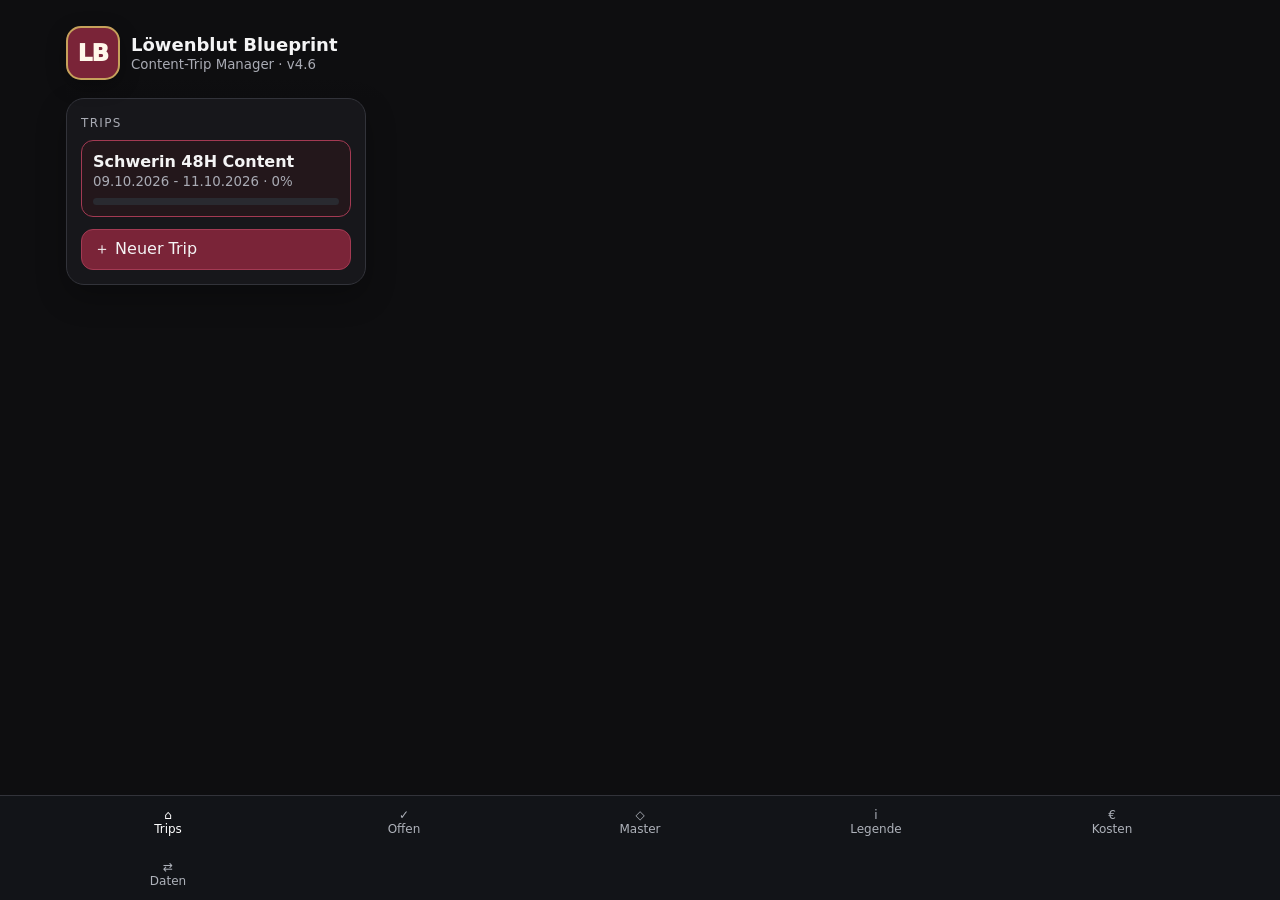
==== index.html @ cf73b0da "Add Costs to bottom navigation" ====
<!doctype html>
<html lang="de">
<head>
<meta charset="utf-8">
<meta name="viewport" content="width=device-width,initial-scale=1,viewport-fit=cover">
<meta name="theme-color" content="#5b1625">
<title>Löwenblut Blueprint</title>
<link rel="manifest" href="manifest.webmanifest?v=4.6">
<link rel="icon" href="icon.svg" type="image/svg+xml">
<link rel="stylesheet" href="styles.css?v=4.6">
</head>
<body>
<div class="app">
  <header class="topbar">
    <div class="brand"><div class="logo">LB</div><div><h1>Löwenblut Blueprint</h1><small id="crumb">Content-Trip Manager · v4.6</small></div></div>
    <div class="top-actions" id="topActions"></div>
  </header>
  <div class="grid">
    <aside class="sidebar" id="sidebar"></aside>
    <main class="main" id="main"></main>
  </div>
</div>
<nav class="bottomnav"><div>
  <button class="navbtn active" data-view="home">⌂<br>Trips</button>
  <button class="navbtn" data-view="remaining">✓<br>Offen</button>
  <button class="navbtn" data-view="master">◇<br>Master</button>
  <button class="navbtn" data-view="legend">i<br>Legende</button>
  <button class="navbtn" data-view="costs">€<br>Kosten</button>
  <button class="navbtn" data-view="data">⇄<br>Daten</button>
</div></nav>
<dialog id="dlg"><div class="modal" id="modal"></div></dialog>
<script src="data.js?v=4.6"></script>
<script src="app.js?v=4.6"></script>
</body>
</html>
---- styles.css ----
:root{--bg:#0e0e10;--panel:#17171b;--panel2:#1f2025;--line:#32333a;--text:#f4f4f5;--muted:#a9abb4;--wine:#7a2438;--wine2:#a33a53;--gold:#c6a15b;--ok:#5bb88a;--warn:#d9a441;--danger:#d56464;--blue:#6ea8d9;--radius:18px;--shadow:0 12px 30px rgba(0,0,0,.25)}
*{box-sizing:border-box}html,body{margin:0;background:var(--bg);color:var(--text);font-family:Inter,ui-sans-serif,system-ui,-apple-system,Segoe UI,Roboto,Arial,sans-serif}button,input,textarea,select{font:inherit}a{color:inherit}
.app{max-width:1180px;margin:0 auto;padding:18px 16px 96px}.topbar{display:flex;gap:12px;align-items:center;justify-content:space-between;position:sticky;top:0;z-index:30;background:linear-gradient(180deg,var(--bg) 72%,transparent);padding:8px 0 18px}.brand{display:flex;align-items:center;gap:11px}.logo{width:54px;height:54px;border-radius:15px;background:var(--wine);border:2px solid var(--gold);color:#fff7ea;display:grid;place-items:center;font-weight:950;font-size:23px;letter-spacing:-.04em;box-shadow:0 6px 20px rgba(0,0,0,.3)}.brand h1{font-size:18px;margin:0}.brand small{display:block;color:var(--muted);margin-top:2px}.top-actions{display:flex;gap:8px;flex-wrap:wrap}
.btn{border:1px solid var(--line);background:var(--panel2);color:var(--text);border-radius:12px;padding:9px 12px;cursor:pointer;text-decoration:none;display:inline-flex;align-items:center;gap:7px}.btn:hover{border-color:#51535d}.btn.primary{background:var(--wine);border-color:var(--wine2)}.btn.gold{background:#6e562b;border-color:#96743a}.btn.danger{background:#4a2228;border-color:#7c3741}.btn.ghost{background:transparent}.btn.small{padding:6px 9px;border-radius:9px;font-size:13px}
.grid{display:grid;grid-template-columns:300px 1fr;gap:16px}.sidebar,.card{background:var(--panel);border:1px solid var(--line);border-radius:var(--radius);box-shadow:var(--shadow)}.sidebar{padding:14px;align-self:start;position:sticky;top:82px}.section-title{font-size:12px;letter-spacing:.11em;text-transform:uppercase;color:var(--muted);margin:3px 0 10px}.project-list{display:flex;flex-direction:column;gap:8px}.project-item{padding:11px;border-radius:12px;border:1px solid transparent;cursor:pointer;background:#131317}.project-item.active{border-color:var(--wine2);background:#23171b}.project-item strong{display:block}.project-item small{color:var(--muted)}.progressbar{height:7px;background:#292a30;border-radius:100px;overflow:hidden;margin-top:8px}.progressbar>i{display:block;height:100%;background:linear-gradient(90deg,var(--wine2),var(--gold));width:0}.main{min-width:0}
.hero{padding:20px;margin-bottom:14px;background:linear-gradient(135deg,#22161a,#17171b 65%);border:1px solid #3f2a31;border-radius:var(--radius)}.hero-top{display:flex;justify-content:space-between;gap:14px;align-items:flex-start}.hero h2{font-size:29px;line-height:1.08;margin:0 0 6px}.hero p{color:var(--muted);margin:0}.stat-row{display:flex;gap:9px;flex-wrap:wrap;margin-top:15px}.stat{padding:8px 10px;background:#111216;border:1px solid var(--line);border-radius:11px}.stat b{font-size:17px}.stat span{color:var(--muted);font-size:12px;margin-left:5px}
.tabs{display:flex;gap:7px;overflow:auto;padding:2px 0 10px}.tab{white-space:nowrap}.tab.active{background:var(--wine);border-color:var(--wine2)}.toolbar{display:flex;gap:8px;flex-wrap:wrap;align-items:center;margin:4px 0 12px}.toolbar input,.toolbar select{background:#111216;border:1px solid var(--line);color:var(--text);border-radius:10px;padding:9px 11px}.toolbar input{flex:1;min-width:190px}
.location-card{padding:14px;margin-bottom:12px}.loc-head{display:flex;justify-content:space-between;gap:12px;align-items:flex-start}.loc-head h3{margin:0;font-size:19px}.meta{color:var(--muted);font-size:13px;margin-top:4px}.badge{display:inline-flex;align-items:center;border:1px solid var(--line);border-radius:999px;padding:4px 8px;font-size:11px;color:#d8d9de;background:#111216}.badge.p1{border-color:#73404d;color:#ffbacb}.badge.p2{border-color:#405a73;color:#b9dcff}.badge.bonus{border-color:#6d603d;color:#f4d892}.badge.mic{border-color:#40546d;color:#afd0f5}.badge.outfit{border-color:#7b4f78;color:#f0c6eb;background:#251724}.badge.clip{border-color:#665b83;color:#d8ccff;background:#1f1a2b}.badge.gear{border-color:#425d4c;color:#b9e3c5}.badge.time{border-color:#705e38;color:#f0d49a}.loc-actions{display:flex;gap:6px;flex-wrap:wrap;justify-content:flex-end}
.tasks{margin-top:12px;display:flex;flex-direction:column;gap:7px}.task{display:grid;grid-template-columns:auto 1fr auto;gap:10px;align-items:start;padding:10px;border:1px solid #2b2c32;border-radius:11px;background:#131418}.task.done{opacity:.56}.task.done .task-text{text-decoration:line-through}.task input[type=checkbox]{width:20px;height:20px;accent-color:var(--wine2);margin-top:1px}.task-text{line-height:1.35}.task-time{font-weight:800;color:#f0cf90;font-size:12px;margin-bottom:4px}.task-meta{display:flex;gap:5px;flex-wrap:wrap;margin-top:5px}.task-how{margin-top:8px;padding:8px 9px;border-left:3px solid var(--gold);background:#101116;border-radius:8px;color:#d4d5db;font-size:13px;line-height:1.45}.task-controls{display:flex;gap:4px;flex-wrap:wrap;justify-content:flex-end}
.notes{margin-top:10px;color:#c8c9ce;background:#111216;border-left:3px solid var(--gold);padding:9px 10px;border-radius:8px}.empty{padding:30px;text-align:center;color:var(--muted)}.budget{margin-top:7px;font-size:12px;font-weight:700}.budget.ok{color:var(--ok)}.budget.warn{color:var(--warn)}.budget.bad{color:var(--danger)}
.master-grid{display:grid;grid-template-columns:1fr 1fr;gap:12px}.master-box{padding:14px}.master-box h3{margin:0 0 9px}.master-box ul{margin:0;padding-left:20px;color:#d5d6da}.master-box li{margin:7px 0}.route-card{display:grid;grid-template-columns:115px 1fr auto;gap:12px;align-items:center;padding:12px;border-bottom:1px solid #2b2c31}.route-card:last-child{border:0}.route-time{font-weight:800;color:#f0cf90}.route-card small{color:var(--muted)}
.legend{padding:14px;margin-bottom:12px}.legend-grid{display:grid;grid-template-columns:repeat(2,minmax(0,1fr));gap:10px}.legend-box{background:#111216;border:1px solid var(--line);border-radius:12px;padding:11px}.legend-box h4{margin:0 0 7px}.legend-row{display:flex;gap:8px;align-items:flex-start;margin:6px 0;font-size:13px}.callout{padding:11px;border-radius:12px;border:1px solid #4b3b27;background:#201b13;color:#ead7ab;margin:10px 0}.smallmuted{font-size:12px;color:var(--muted)}
.backup-row,.doc-row{display:grid;grid-template-columns:1fr auto;gap:10px;align-items:center;padding:10px;border-bottom:1px solid #292a30}.backup-row:last-child,.doc-row:last-child{border:0}
.cost-panel{overflow:hidden}.cost-top-actions{display:flex;gap:7px;flex-wrap:wrap}.cost-grid{display:grid;grid-template-columns:repeat(3,minmax(0,1fr));gap:8px;margin:16px 0}.cost-card{background:#111216;border:1px solid var(--line);border-radius:12px;padding:11px;display:flex;flex-direction:column;gap:5px}.cost-card span{color:var(--muted);font-size:12px}.cost-card b{font-size:18px}.cost-list{border-top:1px solid var(--line)}.cost-row{display:grid;grid-template-columns:1fr auto;gap:12px;align-items:center;padding:12px 2px;border-bottom:1px solid #292a30}.cost-actions{display:flex;align-items:center;gap:8px}.cost-actions strong{white-space:nowrap;font-size:16px}.cost-total{margin-top:14px;padding:15px;border-radius:13px;background:#111216;border:1px solid #5f492b;display:flex;justify-content:space-between;align-items:center}.cost-total span{color:#ead7ab;font-weight:700}.cost-total strong{font-size:24px;color:#f0cf90}
dialog{border:1px solid var(--line);border-radius:18px;background:#17171b;color:var(--text);width:min(760px,calc(100% - 24px));box-shadow:0 30px 90px rgba(0,0,0,.6);padding:0}dialog::backdrop{background:rgba(0,0,0,.65)}.modal{padding:18px}.modal h3{margin:0 0 14px}.form-grid{display:grid;grid-template-columns:1fr 1fr;gap:10px}.field{display:flex;flex-direction:column;gap:6px}.field.full{grid-column:1/-1}.field label{color:var(--muted);font-size:12px}.field input,.field textarea,.field select{background:#0f1013;border:1px solid var(--line);color:var(--text);border-radius:10px;padding:10px}.field textarea{min-height:90px;resize:vertical}.modal-actions{display:flex;justify-content:flex-end;gap:8px;margin-top:15px;flex-wrap:wrap}.pdf-frame{width:100%;height:70vh;border:0;background:white;border-radius:10px}
.bottomnav{position:fixed;bottom:0;left:0;right:0;background:rgba(19,21,25,.96);backdrop-filter:blur(12px);border-top:1px solid var(--line);display:flex;justify-content:center;z-index:30}.bottomnav>div{width:min(1180px,100%);display:grid;grid-template-columns:repeat(5,1fr)}.navbtn{background:none;border:0;color:#aeb2ba;padding:12px 4px;font-size:12px;cursor:pointer}.navbtn.active{color:#fff}
@media(max-width:820px){.grid{grid-template-columns:1fr}.sidebar{position:static}.topbar{align-items:flex-start}.top-actions{justify-content:flex-end}.hero-top{flex-direction:column}.master-grid,.legend-grid{grid-template-columns:1fr}.route-card{grid-template-columns:1fr}.form-grid{grid-template-columns:1fr}.field.full{grid-column:auto}.loc-head{flex-direction:column}.loc-actions{justify-content:flex-start}.hero h2{font-size:25px}.cost-grid{grid-template-columns:repeat(2,minmax(0,1fr))}.cost-row{grid-template-columns:1fr}.cost-actions{justify-content:space-between}}
@media print{.topbar,.sidebar,.tabs,.toolbar,.loc-actions,.task-controls,.bottomnav{display:none!important}.grid{display:block}.app{max-width:none;padding:0}.hero,.card{box-shadow:none}.location-card{break-inside:avoid}.task{background:white;color:black;border-color:#ccc}.hero,.card{background:white;color:black;border-color:#ccc}.meta,.hero p{color:#444}.notes{color:#222;background:#eee}.badge{color:#222;background:white;border-color:#aaa}}
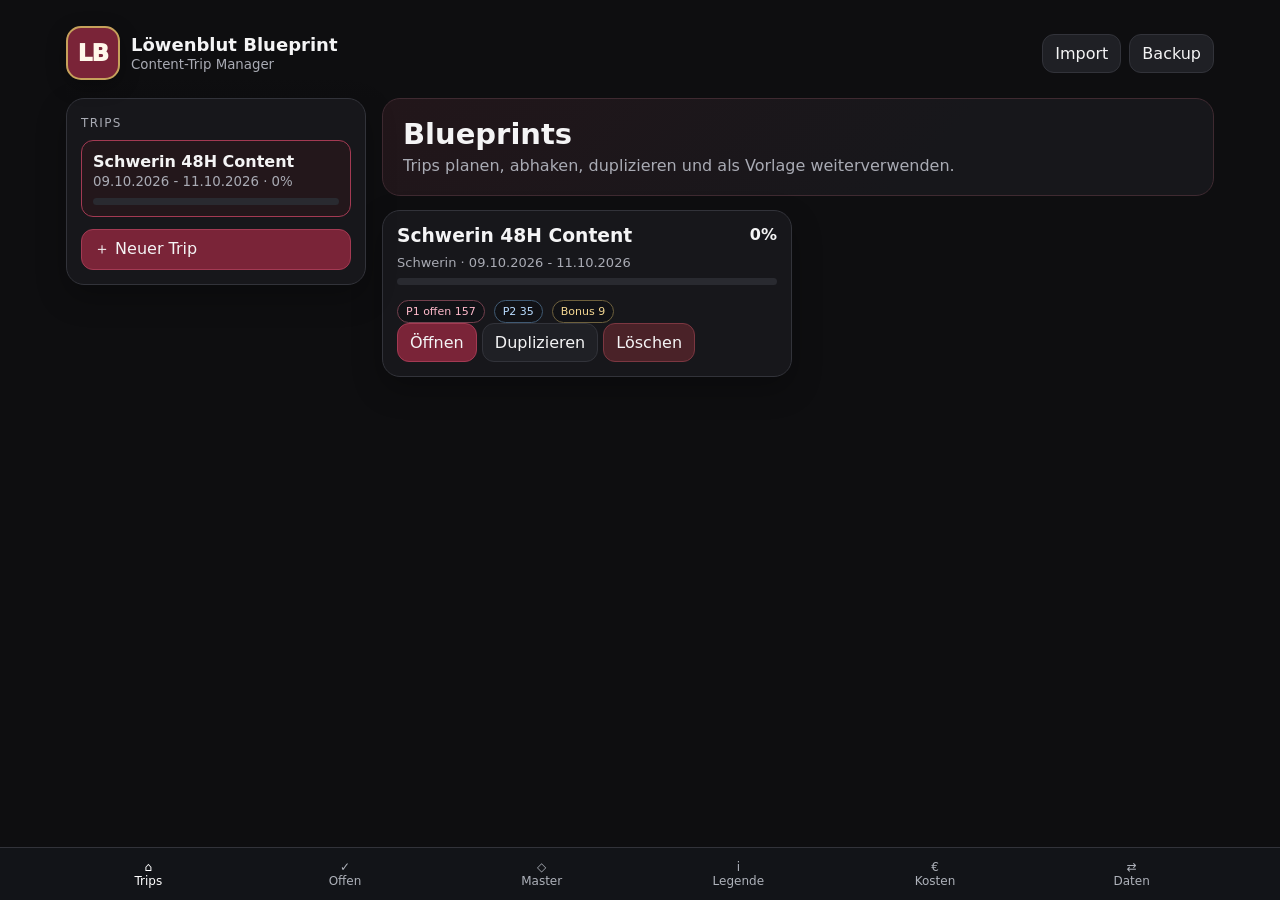
==== commit 5fe31c2a: "Bump app assets to v4.7" ====
--- a/index.html
+++ b/index.html
@@ -5,14 +5,14 @@
 <meta name="viewport" content="width=device-width,initial-scale=1,viewport-fit=cover">
 <meta name="theme-color" content="#5b1625">
 <title>Löwenblut Blueprint</title>
-<link rel="manifest" href="manifest.webmanifest?v=4.6">
+<link rel="manifest" href="manifest.webmanifest?v=4.7">
 <link rel="icon" href="icon.svg" type="image/svg+xml">
-<link rel="stylesheet" href="styles.css?v=4.6">
+<link rel="stylesheet" href="styles.css?v=4.7">
 </head>
 <body>
 <div class="app">
   <header class="topbar">
-    <div class="brand"><div class="logo">LB</div><div><h1>Löwenblut Blueprint</h1><small id="crumb">Content-Trip Manager · v4.6</small></div></div>
+    <div class="brand"><div class="logo">LB</div><div><h1>Löwenblut Blueprint</h1><small id="crumb">Content-Trip Manager · v4.7</small></div></div>
     <div class="top-actions" id="topActions"></div>
   </header>
   <div class="grid">
@@ -29,7 +29,7 @@
   <button class="navbtn" data-view="data">⇄<br>Daten</button>
 </div></nav>
 <dialog id="dlg"><div class="modal" id="modal"></div></dialog>
-<script src="data.js?v=4.6"></script>
-<script src="app.js?v=4.6"></script>
+<script src="data.js?v=4.7"></script>
+<script src="app.js?v=4.7"></script>
 </body>
 </html>
--- a/styles.css
+++ b/styles.css
@@ -11,8 +11,9 @@
 .master-grid{display:grid;grid-template-columns:1fr 1fr;gap:12px}.master-box{padding:14px}.master-box h3{margin:0 0 9px}.master-box ul{margin:0;padding-left:20px;color:#d5d6da}.master-box li{margin:7px 0}.route-card{display:grid;grid-template-columns:115px 1fr auto;gap:12px;align-items:center;padding:12px;border-bottom:1px solid #2b2c31}.route-card:last-child{border:0}.route-time{font-weight:800;color:#f0cf90}.route-card small{color:var(--muted)}
 .legend{padding:14px;margin-bottom:12px}.legend-grid{display:grid;grid-template-columns:repeat(2,minmax(0,1fr));gap:10px}.legend-box{background:#111216;border:1px solid var(--line);border-radius:12px;padding:11px}.legend-box h4{margin:0 0 7px}.legend-row{display:flex;gap:8px;align-items:flex-start;margin:6px 0;font-size:13px}.callout{padding:11px;border-radius:12px;border:1px solid #4b3b27;background:#201b13;color:#ead7ab;margin:10px 0}.smallmuted{font-size:12px;color:var(--muted)}
 .backup-row,.doc-row{display:grid;grid-template-columns:1fr auto;gap:10px;align-items:center;padding:10px;border-bottom:1px solid #292a30}.backup-row:last-child,.doc-row:last-child{border:0}
-.cost-panel{overflow:hidden}.cost-top-actions{display:flex;gap:7px;flex-wrap:wrap}.cost-grid{display:grid;grid-template-columns:repeat(3,minmax(0,1fr));gap:8px;margin:16px 0}.cost-card{background:#111216;border:1px solid var(--line);border-radius:12px;padding:11px;display:flex;flex-direction:column;gap:5px}.cost-card span{color:var(--muted);font-size:12px}.cost-card b{font-size:18px}.cost-list{border-top:1px solid var(--line)}.cost-row{display:grid;grid-template-columns:1fr auto;gap:12px;align-items:center;padding:12px 2px;border-bottom:1px solid #292a30}.cost-actions{display:flex;align-items:center;gap:8px}.cost-actions strong{white-space:nowrap;font-size:16px}.cost-total{margin-top:14px;padding:15px;border-radius:13px;background:#111216;border:1px solid #5f492b;display:flex;justify-content:space-between;align-items:center}.cost-total span{color:#ead7ab;font-weight:700}.cost-total strong{font-size:24px;color:#f0cf90}
+.cost-trip-picker{display:flex;align-items:center;gap:10px;margin-top:16px}.cost-trip-picker label{font-size:12px;color:var(--muted);font-weight:700}.cost-trip-picker select{min-width:220px;max-width:100%;background:#111216;border:1px solid var(--line);color:var(--text);border-radius:10px;padding:10px 12px}.cost-panel{overflow:hidden}.cost-top-actions{display:flex;gap:7px;flex-wrap:wrap}.cost-grid{display:grid;grid-template-columns:repeat(3,minmax(0,1fr));gap:8px;margin:16px 0}.cost-card{background:#111216;border:1px solid var(--line);border-radius:12px;padding:11px;display:flex;flex-direction:column;gap:5px}.cost-card span{color:var(--muted);font-size:12px}.cost-card b{font-size:18px}.cost-list{border-top:1px solid var(--line)}.cost-row{display:grid;grid-template-columns:1fr auto;gap:12px;align-items:center;padding:12px 2px;border-bottom:1px solid #292a30}.cost-actions{display:flex;align-items:center;gap:8px}.cost-actions strong{white-space:nowrap;font-size:16px}.cost-total{margin-top:14px;padding:15px;border-radius:13px;background:#111216;border:1px solid #5f492b;display:flex;justify-content:space-between;align-items:center}.cost-total span{color:#ead7ab;font-weight:700}.cost-total strong{font-size:24px;color:#f0cf90}
 dialog{border:1px solid var(--line);border-radius:18px;background:#17171b;color:var(--text);width:min(760px,calc(100% - 24px));box-shadow:0 30px 90px rgba(0,0,0,.6);padding:0}dialog::backdrop{background:rgba(0,0,0,.65)}.modal{padding:18px}.modal h3{margin:0 0 14px}.form-grid{display:grid;grid-template-columns:1fr 1fr;gap:10px}.field{display:flex;flex-direction:column;gap:6px}.field.full{grid-column:1/-1}.field label{color:var(--muted);font-size:12px}.field input,.field textarea,.field select{background:#0f1013;border:1px solid var(--line);color:var(--text);border-radius:10px;padding:10px}.field textarea{min-height:90px;resize:vertical}.modal-actions{display:flex;justify-content:flex-end;gap:8px;margin-top:15px;flex-wrap:wrap}.pdf-frame{width:100%;height:70vh;border:0;background:white;border-radius:10px}
-.bottomnav{position:fixed;bottom:0;left:0;right:0;background:rgba(19,21,25,.96);backdrop-filter:blur(12px);border-top:1px solid var(--line);display:flex;justify-content:center;z-index:30}.bottomnav>div{width:min(1180px,100%);display:grid;grid-template-columns:repeat(5,1fr)}.navbtn{background:none;border:0;color:#aeb2ba;padding:12px 4px;font-size:12px;cursor:pointer}.navbtn.active{color:#fff}
+.bottomnav{position:fixed;bottom:0;left:0;right:0;background:rgba(19,21,25,.96);backdrop-filter:blur(12px);border-top:1px solid var(--line);display:flex;justify-content:center;z-index:30}.bottomnav>div{width:min(1180px,100%);display:grid;grid-template-columns:repeat(6,1fr)}.navbtn{background:none;border:0;color:#aeb2ba;padding:12px 4px;font-size:12px;cursor:pointer}.navbtn.active{color:#fff}
 @media(max-width:820px){.grid{grid-template-columns:1fr}.sidebar{position:static}.topbar{align-items:flex-start}.top-actions{justify-content:flex-end}.hero-top{flex-direction:column}.master-grid,.legend-grid{grid-template-columns:1fr}.route-card{grid-template-columns:1fr}.form-grid{grid-template-columns:1fr}.field.full{grid-column:auto}.loc-head{flex-direction:column}.loc-actions{justify-content:flex-start}.hero h2{font-size:25px}.cost-grid{grid-template-columns:repeat(2,minmax(0,1fr))}.cost-row{grid-template-columns:1fr}.cost-actions{justify-content:space-between}}
-@media print{.topbar,.sidebar,.tabs,.toolbar,.loc-actions,.task-controls,.bottomnav{display:none!important}.grid{display:block}.app{max-width:none;padding:0}.hero,.card{box-shadow:none}.location-card{break-inside:avoid}.task{background:white;color:black;border-color:#ccc}.hero,.card{background:white;color:black;border-color:#ccc}.meta,.hero p{color:#444}.notes{color:#222;background:#eee}.badge{color:#222;background:white;border-color:#aaa}}+@media print{.topbar,.sidebar,.tabs,.toolbar,.loc-actions,.task-controls,.bottomnav{display:none!important}.grid{display:block}.app{max-width:none;padding:0}.hero,.card{box-shadow:none}.location-card{break-inside:avoid}.task{background:white;color:black;border-color:#ccc}.hero,.card{background:white;color:black;border-color:#ccc}.meta,.hero p{color:#444}.notes{color:#222;background:#eee}.badge{color:#222;background:white;border-color:#aaa}}
+@media(max-width:430px){.navbtn{font-size:10px;padding:11px 1px}.cost-trip-picker{align-items:stretch;flex-direction:column}.cost-trip-picker select{width:100%;min-width:0}}
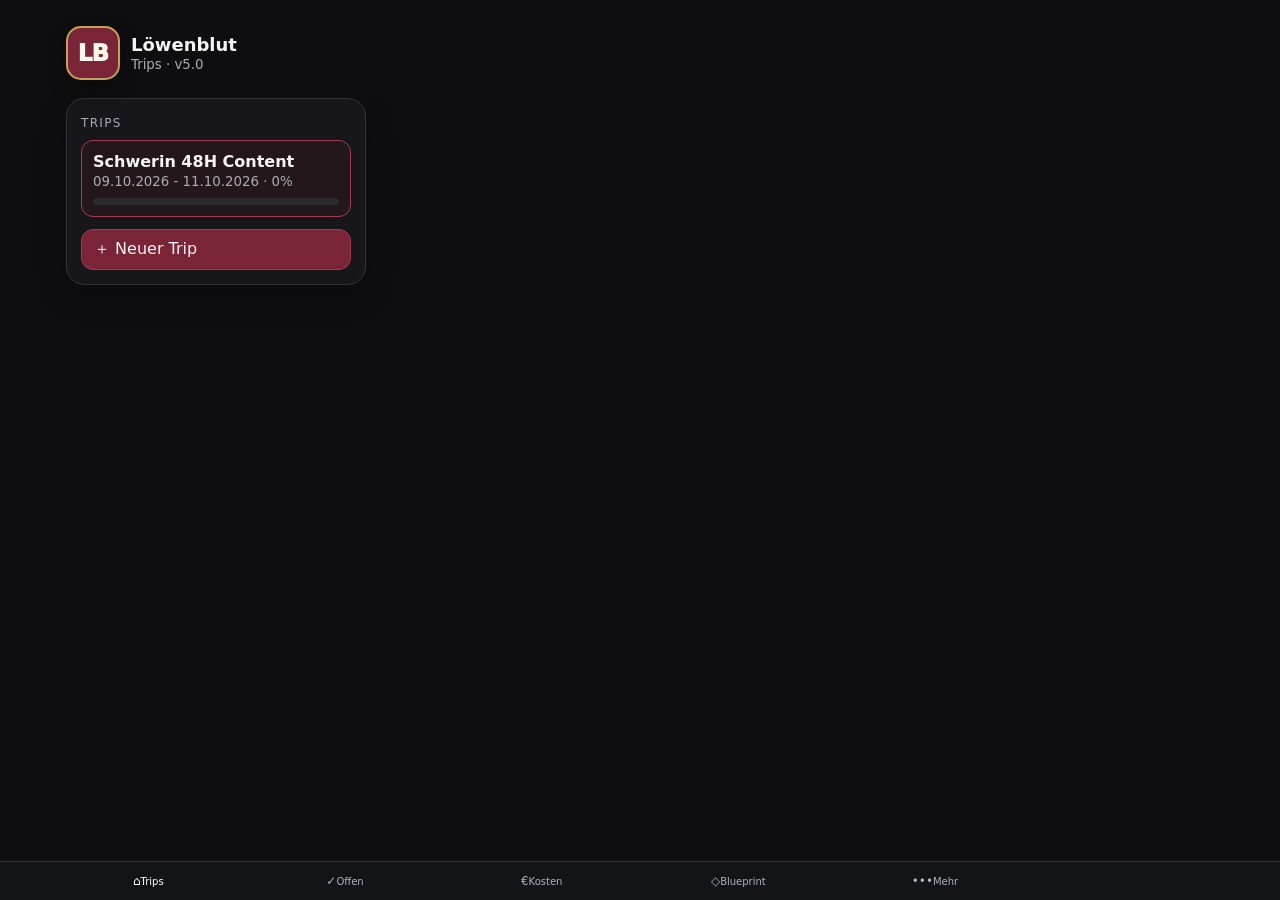
==== commit b19e05b0: "Redesign app shell and navigation" ====
--- a/index.html
+++ b/index.html
@@ -3,16 +3,16 @@
 <head>
 <meta charset="utf-8">
 <meta name="viewport" content="width=device-width,initial-scale=1,viewport-fit=cover">
-<meta name="theme-color" content="#5b1625">
+<meta name="theme-color" content="#0B1220">
 <title>Löwenblut Blueprint</title>
-<link rel="manifest" href="manifest.webmanifest?v=4.7">
+<link rel="manifest" href="manifest.webmanifest?v=5.0">
 <link rel="icon" href="icon.svg" type="image/svg+xml">
-<link rel="stylesheet" href="styles.css?v=4.7">
+<link rel="stylesheet" href="styles.css?v=5.0">
 </head>
 <body>
 <div class="app">
   <header class="topbar">
-    <div class="brand"><div class="logo">LB</div><div><h1>Löwenblut Blueprint</h1><small id="crumb">Content-Trip Manager · v4.7</small></div></div>
+    <div class="brand"><div class="logo">LB</div><div><h1>Löwenblut</h1><small id="crumb">Trips · v5.0</small></div></div>
     <div class="top-actions" id="topActions"></div>
   </header>
   <div class="grid">
@@ -21,15 +21,14 @@
   </div>
 </div>
 <nav class="bottomnav"><div>
-  <button class="navbtn active" data-view="home">⌂<br>Trips</button>
-  <button class="navbtn" data-view="remaining">✓<br>Offen</button>
-  <button class="navbtn" data-view="master">◇<br>Master</button>
-  <button class="navbtn" data-view="legend">i<br>Legende</button>
-  <button class="navbtn" data-view="costs">€<br>Kosten</button>
-  <button class="navbtn" data-view="data">⇄<br>Daten</button>
+  <button class="navbtn active" data-view="home"><span>⌂</span><small>Trips</small></button>
+  <button class="navbtn" data-view="remaining"><span>✓</span><small>Offen</small></button>
+  <button class="navbtn" data-view="costs"><span>€</span><small>Kosten</small></button>
+  <button class="navbtn" data-view="master"><span>◇</span><small>Blueprint</small></button>
+  <button class="navbtn" data-view="more"><span>•••</span><small>Mehr</small></button>
 </div></nav>
 <dialog id="dlg"><div class="modal" id="modal"></div></dialog>
-<script src="data.js?v=4.7"></script>
-<script src="app.js?v=4.7"></script>
+<script src="data.js?v=5.0"></script>
+<script src="app.js?v=5.0"></script>
 </body>
 </html>
--- a/styles.css
+++ b/styles.css
@@ -11,9 +11,9 @@
 .master-grid{display:grid;grid-template-columns:1fr 1fr;gap:12px}.master-box{padding:14px}.master-box h3{margin:0 0 9px}.master-box ul{margin:0;padding-left:20px;color:#d5d6da}.master-box li{margin:7px 0}.route-card{display:grid;grid-template-columns:115px 1fr auto;gap:12px;align-items:center;padding:12px;border-bottom:1px solid #2b2c31}.route-card:last-child{border:0}.route-time{font-weight:800;color:#f0cf90}.route-card small{color:var(--muted)}
 .legend{padding:14px;margin-bottom:12px}.legend-grid{display:grid;grid-template-columns:repeat(2,minmax(0,1fr));gap:10px}.legend-box{background:#111216;border:1px solid var(--line);border-radius:12px;padding:11px}.legend-box h4{margin:0 0 7px}.legend-row{display:flex;gap:8px;align-items:flex-start;margin:6px 0;font-size:13px}.callout{padding:11px;border-radius:12px;border:1px solid #4b3b27;background:#201b13;color:#ead7ab;margin:10px 0}.smallmuted{font-size:12px;color:var(--muted)}
 .backup-row,.doc-row{display:grid;grid-template-columns:1fr auto;gap:10px;align-items:center;padding:10px;border-bottom:1px solid #292a30}.backup-row:last-child,.doc-row:last-child{border:0}
-.cost-trip-picker{display:flex;align-items:center;gap:10px;margin-top:16px}.cost-trip-picker label{font-size:12px;color:var(--muted);font-weight:700}.cost-trip-picker select{min-width:220px;max-width:100%;background:#111216;border:1px solid var(--line);color:var(--text);border-radius:10px;padding:10px 12px}.cost-panel{overflow:hidden}.cost-top-actions{display:flex;gap:7px;flex-wrap:wrap}.cost-grid{display:grid;grid-template-columns:repeat(3,minmax(0,1fr));gap:8px;margin:16px 0}.cost-card{background:#111216;border:1px solid var(--line);border-radius:12px;padding:11px;display:flex;flex-direction:column;gap:5px}.cost-card span{color:var(--muted);font-size:12px}.cost-card b{font-size:18px}.cost-list{border-top:1px solid var(--line)}.cost-row{display:grid;grid-template-columns:1fr auto;gap:12px;align-items:center;padding:12px 2px;border-bottom:1px solid #292a30}.cost-actions{display:flex;align-items:center;gap:8px}.cost-actions strong{white-space:nowrap;font-size:16px}.cost-total{margin-top:14px;padding:15px;border-radius:13px;background:#111216;border:1px solid #5f492b;display:flex;justify-content:space-between;align-items:center}.cost-total span{color:#ead7ab;font-weight:700}.cost-total strong{font-size:24px;color:#f0cf90}
+.cost-trip-picker{display:flex;align-items:center;gap:10px;margin-top:16px}.cost-trip-picker label{font-size:12px;color:var(--muted);font-weight:700}.cost-trip-picker select{min-width:220px;max-width:100%;background:#111216;border:1px solid var(--line);color:var(--text);border-radius:10px;padding:10px 12px}.cost-cat-add{display:flex;gap:8px;align-items:center;margin:12px 0 16px}.cost-cat-add input{flex:1;min-width:0;background:#0f1013;border:1px solid var(--line);color:var(--text);border-radius:10px;padding:10px}.cost-cat-list{border-top:1px solid var(--line);padding-top:10px}.cost-cat-row{display:flex;justify-content:space-between;gap:10px;align-items:center;padding:9px 0;border-bottom:1px solid #292a30}.cost-cat-row:last-child{border-bottom:0}.cost-panel{overflow:hidden}.cost-top-actions{display:flex;gap:7px;flex-wrap:wrap}.cost-grid{display:grid;grid-template-columns:repeat(3,minmax(0,1fr));gap:8px;margin:16px 0}.cost-card{background:#111216;border:1px solid var(--line);border-radius:12px;padding:11px;display:flex;flex-direction:column;gap:5px}.cost-card span{color:var(--muted);font-size:12px}.cost-card b{font-size:18px}.cost-list{border-top:1px solid var(--line)}.cost-row{display:grid;grid-template-columns:1fr auto;gap:12px;align-items:center;padding:12px 2px;border-bottom:1px solid #292a30}.cost-actions{display:flex;align-items:center;gap:8px}.cost-actions strong{white-space:nowrap;font-size:16px}.cost-total{margin-top:14px;padding:15px;border-radius:13px;background:#111216;border:1px solid #5f492b;display:flex;justify-content:space-between;align-items:center}.cost-total span{color:#ead7ab;font-weight:700}.cost-total strong{font-size:24px;color:#f0cf90}
 dialog{border:1px solid var(--line);border-radius:18px;background:#17171b;color:var(--text);width:min(760px,calc(100% - 24px));box-shadow:0 30px 90px rgba(0,0,0,.6);padding:0}dialog::backdrop{background:rgba(0,0,0,.65)}.modal{padding:18px}.modal h3{margin:0 0 14px}.form-grid{display:grid;grid-template-columns:1fr 1fr;gap:10px}.field{display:flex;flex-direction:column;gap:6px}.field.full{grid-column:1/-1}.field label{color:var(--muted);font-size:12px}.field input,.field textarea,.field select{background:#0f1013;border:1px solid var(--line);color:var(--text);border-radius:10px;padding:10px}.field textarea{min-height:90px;resize:vertical}.modal-actions{display:flex;justify-content:flex-end;gap:8px;margin-top:15px;flex-wrap:wrap}.pdf-frame{width:100%;height:70vh;border:0;background:white;border-radius:10px}
 .bottomnav{position:fixed;bottom:0;left:0;right:0;background:rgba(19,21,25,.96);backdrop-filter:blur(12px);border-top:1px solid var(--line);display:flex;justify-content:center;z-index:30}.bottomnav>div{width:min(1180px,100%);display:grid;grid-template-columns:repeat(6,1fr)}.navbtn{background:none;border:0;color:#aeb2ba;padding:12px 4px;font-size:12px;cursor:pointer}.navbtn.active{color:#fff}
 @media(max-width:820px){.grid{grid-template-columns:1fr}.sidebar{position:static}.topbar{align-items:flex-start}.top-actions{justify-content:flex-end}.hero-top{flex-direction:column}.master-grid,.legend-grid{grid-template-columns:1fr}.route-card{grid-template-columns:1fr}.form-grid{grid-template-columns:1fr}.field.full{grid-column:auto}.loc-head{flex-direction:column}.loc-actions{justify-content:flex-start}.hero h2{font-size:25px}.cost-grid{grid-template-columns:repeat(2,minmax(0,1fr))}.cost-row{grid-template-columns:1fr}.cost-actions{justify-content:space-between}}
 @media print{.topbar,.sidebar,.tabs,.toolbar,.loc-actions,.task-controls,.bottomnav{display:none!important}.grid{display:block}.app{max-width:none;padding:0}.hero,.card{box-shadow:none}.location-card{break-inside:avoid}.task{background:white;color:black;border-color:#ccc}.hero,.card{background:white;color:black;border-color:#ccc}.meta,.hero p{color:#444}.notes{color:#222;background:#eee}.badge{color:#222;background:white;border-color:#aaa}}
-@media(max-width:430px){.navbtn{font-size:10px;padding:11px 1px}.cost-trip-picker{align-items:stretch;flex-direction:column}.cost-trip-picker select{width:100%;min-width:0}}
+@media(max-width:430px){.navbtn{font-size:10px;padding:11px 1px}.cost-trip-picker{align-items:stretch;flex-direction:column}.cost-trip-picker select{width:100%;min-width:0}.cost-cat-add{align-items:stretch;flex-direction:column}}
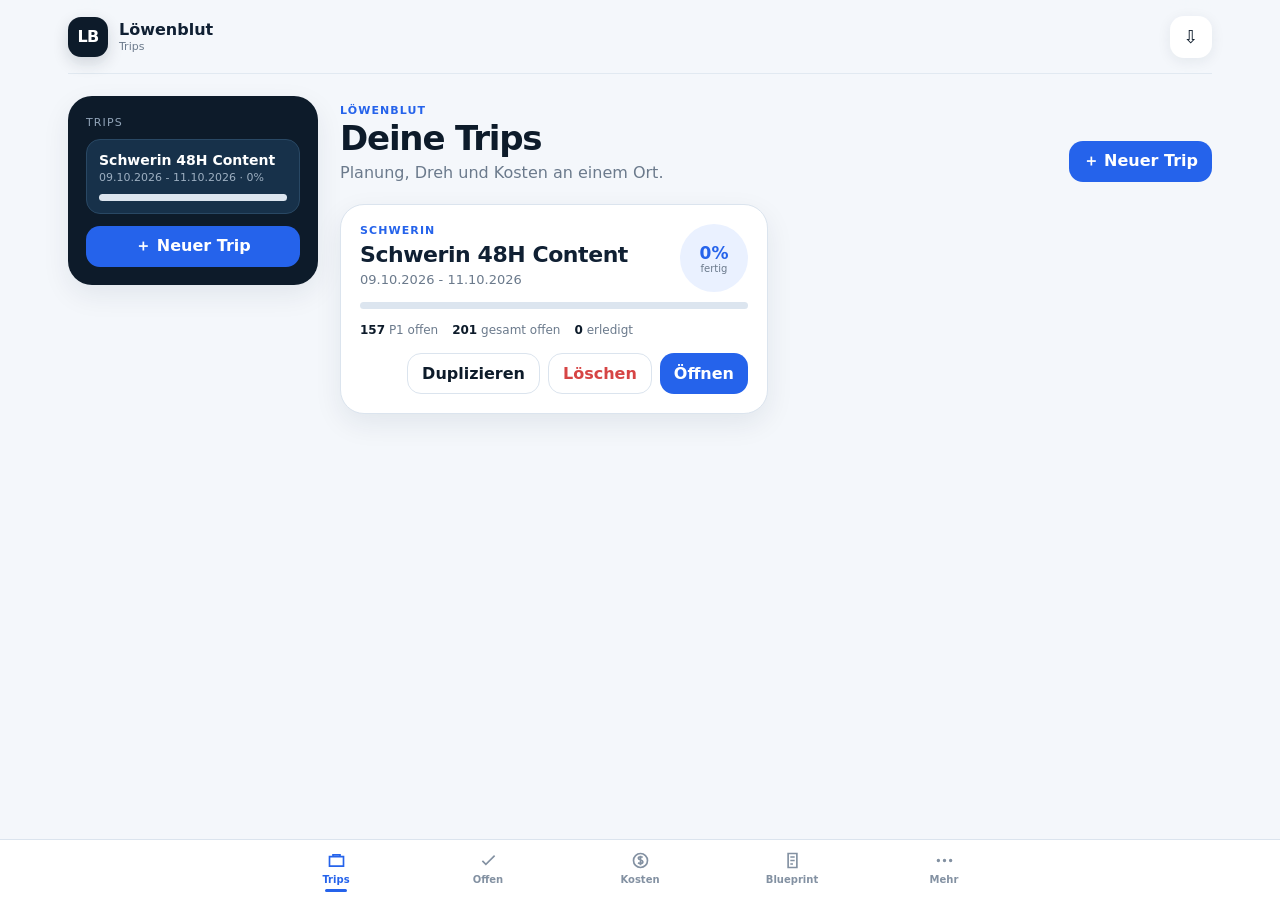
==== commit 59918f56: "Polish v5 bottom navigation" ====
--- a/index.html
+++ b/index.html
@@ -3,7 +3,7 @@
 <head>
 <meta charset="utf-8">
 <meta name="viewport" content="width=device-width,initial-scale=1,viewport-fit=cover">
-<meta name="theme-color" content="#0B1220">
+<meta name="theme-color" content="#0d1b2a">
 <title>Löwenblut Blueprint</title>
 <link rel="manifest" href="manifest.webmanifest?v=5.0">
 <link rel="icon" href="icon.svg" type="image/svg+xml">
@@ -21,11 +21,11 @@
   </div>
 </div>
 <nav class="bottomnav"><div>
-  <button class="navbtn active" data-view="home"><span>⌂</span><small>Trips</small></button>
-  <button class="navbtn" data-view="remaining"><span>✓</span><small>Offen</small></button>
-  <button class="navbtn" data-view="costs"><span>€</span><small>Kosten</small></button>
-  <button class="navbtn" data-view="master"><span>◇</span><small>Blueprint</small></button>
-  <button class="navbtn" data-view="more"><span>•••</span><small>Mehr</small></button>
+  <button class="navbtn active" data-view="home" aria-label="Trips"><svg viewBox="0 0 24 24"><path d="M4 7.5h16v11H4z"/><path d="M8 7.5V5.5h8v2"/></svg><span>Trips</span></button>
+  <button class="navbtn" data-view="remaining" aria-label="Offen"><svg viewBox="0 0 24 24"><path d="M5 12.5l4 4 10-10"/></svg><span>Offen</span></button>
+  <button class="navbtn" data-view="costs" aria-label="Kosten"><svg viewBox="0 0 24 24"><circle cx="12" cy="12" r="8"/><path d="M14.5 8.5c-.6-.5-1.4-.8-2.4-.8-1.5 0-2.6.7-2.6 1.8 0 1.2 1 1.6 2.7 2 1.6.4 2.5.8 2.5 2 0 1.2-1.1 2-2.7 2-1.1 0-2-.3-2.8-.9M12 6.5v11"/></svg><span>Kosten</span></button>
+  <button class="navbtn" data-view="master" aria-label="Blueprint"><svg viewBox="0 0 24 24"><path d="M7 4h10v16H7z"/><path d="M9.5 8h5M9.5 12h5M9.5 16h3"/></svg><span>Blueprint</span></button>
+  <button class="navbtn" data-view="more" aria-label="Mehr"><svg viewBox="0 0 24 24"><circle cx="5" cy="12" r="1"/><circle cx="12" cy="12" r="1"/><circle cx="19" cy="12" r="1"/></svg><span>Mehr</span></button>
 </div></nav>
 <dialog id="dlg"><div class="modal" id="modal"></div></dialog>
 <script src="data.js?v=5.0"></script>
--- a/styles.css
+++ b/styles.css
@@ -1,19 +1,230 @@
-:root{--bg:#0e0e10;--panel:#17171b;--panel2:#1f2025;--line:#32333a;--text:#f4f4f5;--muted:#a9abb4;--wine:#7a2438;--wine2:#a33a53;--gold:#c6a15b;--ok:#5bb88a;--warn:#d9a441;--danger:#d56464;--blue:#6ea8d9;--radius:18px;--shadow:0 12px 30px rgba(0,0,0,.25)}
-*{box-sizing:border-box}html,body{margin:0;background:var(--bg);color:var(--text);font-family:Inter,ui-sans-serif,system-ui,-apple-system,Segoe UI,Roboto,Arial,sans-serif}button,input,textarea,select{font:inherit}a{color:inherit}
-.app{max-width:1180px;margin:0 auto;padding:18px 16px 96px}.topbar{display:flex;gap:12px;align-items:center;justify-content:space-between;position:sticky;top:0;z-index:30;background:linear-gradient(180deg,var(--bg) 72%,transparent);padding:8px 0 18px}.brand{display:flex;align-items:center;gap:11px}.logo{width:54px;height:54px;border-radius:15px;background:var(--wine);border:2px solid var(--gold);color:#fff7ea;display:grid;place-items:center;font-weight:950;font-size:23px;letter-spacing:-.04em;box-shadow:0 6px 20px rgba(0,0,0,.3)}.brand h1{font-size:18px;margin:0}.brand small{display:block;color:var(--muted);margin-top:2px}.top-actions{display:flex;gap:8px;flex-wrap:wrap}
-.btn{border:1px solid var(--line);background:var(--panel2);color:var(--text);border-radius:12px;padding:9px 12px;cursor:pointer;text-decoration:none;display:inline-flex;align-items:center;gap:7px}.btn:hover{border-color:#51535d}.btn.primary{background:var(--wine);border-color:var(--wine2)}.btn.gold{background:#6e562b;border-color:#96743a}.btn.danger{background:#4a2228;border-color:#7c3741}.btn.ghost{background:transparent}.btn.small{padding:6px 9px;border-radius:9px;font-size:13px}
-.grid{display:grid;grid-template-columns:300px 1fr;gap:16px}.sidebar,.card{background:var(--panel);border:1px solid var(--line);border-radius:var(--radius);box-shadow:var(--shadow)}.sidebar{padding:14px;align-self:start;position:sticky;top:82px}.section-title{font-size:12px;letter-spacing:.11em;text-transform:uppercase;color:var(--muted);margin:3px 0 10px}.project-list{display:flex;flex-direction:column;gap:8px}.project-item{padding:11px;border-radius:12px;border:1px solid transparent;cursor:pointer;background:#131317}.project-item.active{border-color:var(--wine2);background:#23171b}.project-item strong{display:block}.project-item small{color:var(--muted)}.progressbar{height:7px;background:#292a30;border-radius:100px;overflow:hidden;margin-top:8px}.progressbar>i{display:block;height:100%;background:linear-gradient(90deg,var(--wine2),var(--gold));width:0}.main{min-width:0}
-.hero{padding:20px;margin-bottom:14px;background:linear-gradient(135deg,#22161a,#17171b 65%);border:1px solid #3f2a31;border-radius:var(--radius)}.hero-top{display:flex;justify-content:space-between;gap:14px;align-items:flex-start}.hero h2{font-size:29px;line-height:1.08;margin:0 0 6px}.hero p{color:var(--muted);margin:0}.stat-row{display:flex;gap:9px;flex-wrap:wrap;margin-top:15px}.stat{padding:8px 10px;background:#111216;border:1px solid var(--line);border-radius:11px}.stat b{font-size:17px}.stat span{color:var(--muted);font-size:12px;margin-left:5px}
-.tabs{display:flex;gap:7px;overflow:auto;padding:2px 0 10px}.tab{white-space:nowrap}.tab.active{background:var(--wine);border-color:var(--wine2)}.toolbar{display:flex;gap:8px;flex-wrap:wrap;align-items:center;margin:4px 0 12px}.toolbar input,.toolbar select{background:#111216;border:1px solid var(--line);color:var(--text);border-radius:10px;padding:9px 11px}.toolbar input{flex:1;min-width:190px}
-.location-card{padding:14px;margin-bottom:12px}.loc-head{display:flex;justify-content:space-between;gap:12px;align-items:flex-start}.loc-head h3{margin:0;font-size:19px}.meta{color:var(--muted);font-size:13px;margin-top:4px}.badge{display:inline-flex;align-items:center;border:1px solid var(--line);border-radius:999px;padding:4px 8px;font-size:11px;color:#d8d9de;background:#111216}.badge.p1{border-color:#73404d;color:#ffbacb}.badge.p2{border-color:#405a73;color:#b9dcff}.badge.bonus{border-color:#6d603d;color:#f4d892}.badge.mic{border-color:#40546d;color:#afd0f5}.badge.outfit{border-color:#7b4f78;color:#f0c6eb;background:#251724}.badge.clip{border-color:#665b83;color:#d8ccff;background:#1f1a2b}.badge.gear{border-color:#425d4c;color:#b9e3c5}.badge.time{border-color:#705e38;color:#f0d49a}.loc-actions{display:flex;gap:6px;flex-wrap:wrap;justify-content:flex-end}
-.tasks{margin-top:12px;display:flex;flex-direction:column;gap:7px}.task{display:grid;grid-template-columns:auto 1fr auto;gap:10px;align-items:start;padding:10px;border:1px solid #2b2c32;border-radius:11px;background:#131418}.task.done{opacity:.56}.task.done .task-text{text-decoration:line-through}.task input[type=checkbox]{width:20px;height:20px;accent-color:var(--wine2);margin-top:1px}.task-text{line-height:1.35}.task-time{font-weight:800;color:#f0cf90;font-size:12px;margin-bottom:4px}.task-meta{display:flex;gap:5px;flex-wrap:wrap;margin-top:5px}.task-how{margin-top:8px;padding:8px 9px;border-left:3px solid var(--gold);background:#101116;border-radius:8px;color:#d4d5db;font-size:13px;line-height:1.45}.task-controls{display:flex;gap:4px;flex-wrap:wrap;justify-content:flex-end}
-.notes{margin-top:10px;color:#c8c9ce;background:#111216;border-left:3px solid var(--gold);padding:9px 10px;border-radius:8px}.empty{padding:30px;text-align:center;color:var(--muted)}.budget{margin-top:7px;font-size:12px;font-weight:700}.budget.ok{color:var(--ok)}.budget.warn{color:var(--warn)}.budget.bad{color:var(--danger)}
-.master-grid{display:grid;grid-template-columns:1fr 1fr;gap:12px}.master-box{padding:14px}.master-box h3{margin:0 0 9px}.master-box ul{margin:0;padding-left:20px;color:#d5d6da}.master-box li{margin:7px 0}.route-card{display:grid;grid-template-columns:115px 1fr auto;gap:12px;align-items:center;padding:12px;border-bottom:1px solid #2b2c31}.route-card:last-child{border:0}.route-time{font-weight:800;color:#f0cf90}.route-card small{color:var(--muted)}
-.legend{padding:14px;margin-bottom:12px}.legend-grid{display:grid;grid-template-columns:repeat(2,minmax(0,1fr));gap:10px}.legend-box{background:#111216;border:1px solid var(--line);border-radius:12px;padding:11px}.legend-box h4{margin:0 0 7px}.legend-row{display:flex;gap:8px;align-items:flex-start;margin:6px 0;font-size:13px}.callout{padding:11px;border-radius:12px;border:1px solid #4b3b27;background:#201b13;color:#ead7ab;margin:10px 0}.smallmuted{font-size:12px;color:var(--muted)}
-.backup-row,.doc-row{display:grid;grid-template-columns:1fr auto;gap:10px;align-items:center;padding:10px;border-bottom:1px solid #292a30}.backup-row:last-child,.doc-row:last-child{border:0}
-.cost-trip-picker{display:flex;align-items:center;gap:10px;margin-top:16px}.cost-trip-picker label{font-size:12px;color:var(--muted);font-weight:700}.cost-trip-picker select{min-width:220px;max-width:100%;background:#111216;border:1px solid var(--line);color:var(--text);border-radius:10px;padding:10px 12px}.cost-cat-add{display:flex;gap:8px;align-items:center;margin:12px 0 16px}.cost-cat-add input{flex:1;min-width:0;background:#0f1013;border:1px solid var(--line);color:var(--text);border-radius:10px;padding:10px}.cost-cat-list{border-top:1px solid var(--line);padding-top:10px}.cost-cat-row{display:flex;justify-content:space-between;gap:10px;align-items:center;padding:9px 0;border-bottom:1px solid #292a30}.cost-cat-row:last-child{border-bottom:0}.cost-panel{overflow:hidden}.cost-top-actions{display:flex;gap:7px;flex-wrap:wrap}.cost-grid{display:grid;grid-template-columns:repeat(3,minmax(0,1fr));gap:8px;margin:16px 0}.cost-card{background:#111216;border:1px solid var(--line);border-radius:12px;padding:11px;display:flex;flex-direction:column;gap:5px}.cost-card span{color:var(--muted);font-size:12px}.cost-card b{font-size:18px}.cost-list{border-top:1px solid var(--line)}.cost-row{display:grid;grid-template-columns:1fr auto;gap:12px;align-items:center;padding:12px 2px;border-bottom:1px solid #292a30}.cost-actions{display:flex;align-items:center;gap:8px}.cost-actions strong{white-space:nowrap;font-size:16px}.cost-total{margin-top:14px;padding:15px;border-radius:13px;background:#111216;border:1px solid #5f492b;display:flex;justify-content:space-between;align-items:center}.cost-total span{color:#ead7ab;font-weight:700}.cost-total strong{font-size:24px;color:#f0cf90}
-dialog{border:1px solid var(--line);border-radius:18px;background:#17171b;color:var(--text);width:min(760px,calc(100% - 24px));box-shadow:0 30px 90px rgba(0,0,0,.6);padding:0}dialog::backdrop{background:rgba(0,0,0,.65)}.modal{padding:18px}.modal h3{margin:0 0 14px}.form-grid{display:grid;grid-template-columns:1fr 1fr;gap:10px}.field{display:flex;flex-direction:column;gap:6px}.field.full{grid-column:1/-1}.field label{color:var(--muted);font-size:12px}.field input,.field textarea,.field select{background:#0f1013;border:1px solid var(--line);color:var(--text);border-radius:10px;padding:10px}.field textarea{min-height:90px;resize:vertical}.modal-actions{display:flex;justify-content:flex-end;gap:8px;margin-top:15px;flex-wrap:wrap}.pdf-frame{width:100%;height:70vh;border:0;background:white;border-radius:10px}
-.bottomnav{position:fixed;bottom:0;left:0;right:0;background:rgba(19,21,25,.96);backdrop-filter:blur(12px);border-top:1px solid var(--line);display:flex;justify-content:center;z-index:30}.bottomnav>div{width:min(1180px,100%);display:grid;grid-template-columns:repeat(6,1fr)}.navbtn{background:none;border:0;color:#aeb2ba;padding:12px 4px;font-size:12px;cursor:pointer}.navbtn.active{color:#fff}
-@media(max-width:820px){.grid{grid-template-columns:1fr}.sidebar{position:static}.topbar{align-items:flex-start}.top-actions{justify-content:flex-end}.hero-top{flex-direction:column}.master-grid,.legend-grid{grid-template-columns:1fr}.route-card{grid-template-columns:1fr}.form-grid{grid-template-columns:1fr}.field.full{grid-column:auto}.loc-head{flex-direction:column}.loc-actions{justify-content:flex-start}.hero h2{font-size:25px}.cost-grid{grid-template-columns:repeat(2,minmax(0,1fr))}.cost-row{grid-template-columns:1fr}.cost-actions{justify-content:space-between}}
-@media print{.topbar,.sidebar,.tabs,.toolbar,.loc-actions,.task-controls,.bottomnav{display:none!important}.grid{display:block}.app{max-width:none;padding:0}.hero,.card{box-shadow:none}.location-card{break-inside:avoid}.task{background:white;color:black;border-color:#ccc}.hero,.card{background:white;color:black;border-color:#ccc}.meta,.hero p{color:#444}.notes{color:#222;background:#eee}.badge{color:#222;background:white;border-color:#aaa}}
-@media(max-width:430px){.navbtn{font-size:10px;padding:11px 1px}.cost-trip-picker{align-items:stretch;flex-direction:column}.cost-trip-picker select{width:100%;min-width:0}.cost-cat-add{align-items:stretch;flex-direction:column}}
+
+:root{
+  --bg:#f4f7fb;--surface:#ffffff;--surface2:#eef3f9;--navy:#0d1b2a;--navy2:#14283d;
+  --blue:#2563eb;--blue2:#1d4ed8;--blueSoft:#eaf1ff;--text:#102033;--muted:#6b7a8c;
+  --line:#dbe4ee;--ok:#1f9d63;--warn:#d18a00;--danger:#d64545;--shadow:0 10px 28px rgba(19,38,61,.08);
+  --radius:22px;--radiusSm:14px
+}
+*{box-sizing:border-box}
+html,body{margin:0;background:var(--bg);color:var(--text);font-family:Inter,ui-sans-serif,system-ui,-apple-system,BlinkMacSystemFont,"Segoe UI",Roboto,Arial,sans-serif}
+button,input,textarea,select{font:inherit}
+button{touch-action:manipulation}
+a{color:inherit}
+body{min-height:100vh}
+.app{max-width:1180px;margin:0 auto;padding:0 18px 110px}
+.topbar{height:74px;display:flex;align-items:center;justify-content:space-between;gap:14px;position:sticky;top:0;z-index:40;background:rgba(244,247,251,.92);backdrop-filter:blur(18px);border-bottom:1px solid rgba(219,228,238,.75)}
+.brand{display:flex;align-items:center;gap:11px}
+.logo{width:40px;height:40px;border-radius:13px;background:var(--navy);color:#fff;display:grid;place-items:center;font-weight:900;letter-spacing:-.04em;box-shadow:0 6px 16px rgba(13,27,42,.16)}
+.brand h1{font-size:16px;margin:0;font-weight:800}
+.brand small{display:block;color:var(--muted);margin-top:1px;font-size:11px}
+.top-actions{display:flex;gap:8px;align-items:center}
+.icon-btn{width:42px;height:42px;border:0;border-radius:14px;background:var(--surface);color:var(--navy);box-shadow:0 3px 14px rgba(19,38,61,.08);font-size:18px;cursor:pointer}
+.grid{display:grid;grid-template-columns:250px 1fr;gap:22px;padding-top:22px}
+.sidebar{background:var(--navy);color:#fff;border-radius:24px;padding:18px;align-self:start;position:sticky;top:96px;box-shadow:var(--shadow)}
+.section-title{font-size:11px;letter-spacing:.1em;text-transform:uppercase;color:#91a4b8;margin:2px 0 10px}
+.project-list{display:flex;flex-direction:column;gap:8px}
+.project-item{padding:12px;border-radius:14px;cursor:pointer;background:transparent;border:1px solid transparent}
+.project-item:hover,.project-item.active{background:#17314a;border-color:#294864}
+.project-item strong{display:block;font-size:14px}
+.project-item small{display:block;color:#9eb0c2;font-size:11px;margin-top:3px}
+.main{min-width:0}
+.page-head,.trip-header{display:flex;justify-content:space-between;align-items:flex-end;gap:18px;margin:8px 0 22px}
+.page-head.compact{align-items:center}
+.page-head h2,.trip-header h2{font-size:34px;line-height:1.04;letter-spacing:-.035em;margin:4px 0 7px;color:var(--navy)}
+.page-head p,.trip-header p{margin:0;color:var(--muted)}
+.eyebrow,.trip-city{display:block;color:var(--blue);font-size:11px;font-weight:800;text-transform:uppercase;letter-spacing:.1em}
+.back-link{border:0;background:transparent;color:var(--muted);padding:0;margin:0 0 14px;cursor:pointer;font-weight:700}
+.btn{border:0;background:var(--surface2);color:var(--navy);border-radius:14px;padding:10px 14px;cursor:pointer;text-decoration:none;display:inline-flex;align-items:center;justify-content:center;gap:7px;font-weight:700}
+.btn:hover{filter:brightness(.98)}
+.btn.primary{background:var(--blue);color:#fff}
+.btn.primary:hover{background:var(--blue2)}
+.btn.quiet{background:var(--surface);border:1px solid var(--line)}
+.btn.danger{background:#fff1f1;color:var(--danger)}
+.btn.gold{background:var(--blueSoft);color:var(--blue)}
+.btn.ghost{background:transparent}
+.btn.small{padding:7px 10px;border-radius:10px;font-size:12px}
+.danger-text{color:var(--danger)!important}
+.card{background:var(--surface);border:1px solid var(--line);border-radius:var(--radius);box-shadow:var(--shadow)}
+.hero{padding:22px;background:var(--navy);color:#fff;border-radius:26px;margin-bottom:18px;box-shadow:0 14px 32px rgba(13,27,42,.15)}
+.hero h2{margin:0 0 8px;font-size:29px}
+.hero p{margin:0;color:#b8c6d4}
+.hero .meta{color:#b8c6d4}
+.hero-top{display:flex;justify-content:space-between;gap:16px;align-items:flex-start}
+.progressbar{height:7px;background:#dce5ef;border-radius:999px;overflow:hidden;margin-top:10px}
+.progressbar>i{display:block;height:100%;background:linear-gradient(90deg,var(--blue),#63a3ff);width:0}
+.trip-list{display:grid;grid-template-columns:repeat(2,minmax(0,1fr));gap:16px}
+.trip-card{background:var(--surface);border:1px solid var(--line);border-radius:24px;padding:19px;box-shadow:var(--shadow);cursor:pointer;transition:.18s transform,.18s box-shadow}
+.trip-card:hover{transform:translateY(-2px);box-shadow:0 14px 34px rgba(19,38,61,.11)}
+.trip-card-top{display:flex;justify-content:space-between;gap:14px}
+.trip-card h3{margin:5px 0 5px;font-size:22px;letter-spacing:-.02em}
+.trip-card p{margin:0;color:var(--muted);font-size:13px}
+.progress-orb{width:68px;height:68px;border-radius:50%;background:var(--blueSoft);display:grid;place-items:center;align-content:center;flex:0 0 auto}
+.progress-orb b{font-size:17px;color:var(--blue)}
+.progress-orb span{font-size:10px;color:var(--muted)}
+.progress-orb.large{width:84px;height:84px}
+.progress-orb.large b{font-size:21px}
+.trip-stats{display:flex;gap:14px;flex-wrap:wrap;margin-top:14px;color:var(--muted);font-size:12px}
+.trip-stats b{color:var(--navy)}
+.trip-card-actions{display:flex;justify-content:flex-end;gap:8px;margin-top:16px}
+.trip-header{background:var(--navy);color:#fff;border-radius:27px;padding:24px;align-items:center}
+.trip-header h2{color:#fff}
+.trip-header p{color:#b8c6d4}
+.trip-header .eyebrow{color:#8eb8ff}
+.app-segments{display:flex;gap:6px;overflow-x:auto;padding:4px;background:#e7edf5;border-radius:17px;margin-bottom:18px;scrollbar-width:none}
+.app-segments::-webkit-scrollbar{display:none}
+.app-segments .tab{border:0;background:transparent;color:var(--muted);padding:10px 14px;border-radius:13px;white-space:nowrap;font-weight:800;cursor:pointer}
+.app-segments .tab.active{background:var(--surface);color:var(--navy);box-shadow:0 3px 10px rgba(19,38,61,.08)}
+.dashboard{display:flex;flex-direction:column;gap:18px}
+.metric-grid{display:grid;grid-template-columns:repeat(4,1fr);gap:10px}
+.metric-card{background:var(--surface);border:1px solid var(--line);border-radius:18px;padding:16px;box-shadow:0 4px 18px rgba(19,38,61,.05)}
+.metric-card span{display:block;color:var(--muted);font-size:12px}
+.metric-card b{display:block;font-size:26px;margin-top:4px;color:var(--navy)}
+.metric-card.urgent{background:var(--blueSoft);border-color:#c9d9ff}
+.metric-card.urgent b{color:var(--blue)}
+.section-label{font-size:12px;font-weight:900;color:var(--muted);text-transform:uppercase;letter-spacing:.09em;margin-top:4px}
+.action-grid{display:grid;grid-template-columns:repeat(2,1fr);gap:10px}
+.action-card{display:grid;grid-template-columns:auto 1fr auto;gap:12px;align-items:center;text-align:left;border:1px solid var(--line);background:var(--surface);border-radius:18px;padding:15px;cursor:pointer;color:var(--text);box-shadow:0 4px 18px rgba(19,38,61,.04)}
+.action-card:hover{border-color:#b8c9df}
+.action-card div{display:flex;flex-direction:column}
+.action-card b{font-size:15px}
+.action-card small{color:var(--muted);margin-top:2px}
+.action-icon,.settings-icon{width:38px;height:38px;border-radius:12px;background:var(--blueSoft);color:var(--blue);display:grid;place-items:center;font-weight:900}
+.next-card,.success-card{background:var(--surface);border:1px solid var(--line);border-radius:20px;padding:18px;display:flex;justify-content:space-between;align-items:center;gap:14px;box-shadow:0 4px 18px rgba(19,38,61,.05)}
+.next-card h3{margin:3px 0 4px}
+.next-card p{margin:0;color:var(--muted)}
+.success-card{color:var(--ok);font-weight:800}
+.quick-row{display:flex;gap:8px;flex-wrap:wrap}
+.shot-tools{display:flex;flex-direction:column;gap:10px;margin-bottom:14px}
+.search-wrap{display:grid;grid-template-columns:1fr auto;background:var(--surface);border:1px solid var(--line);border-radius:17px;overflow:hidden}
+.search-wrap input{border:0;background:transparent;color:var(--text);padding:13px 15px;outline:none}
+.search-btn{border:0;background:var(--navy);color:#fff;padding:0 16px;font-weight:800;cursor:pointer}
+.filter-chips{display:flex;gap:7px;overflow:auto;padding-bottom:2px;scrollbar-width:none}
+.filter-chips::-webkit-scrollbar{display:none}
+.chip{border:1px solid var(--line);background:var(--surface);color:var(--muted);border-radius:999px;padding:8px 12px;white-space:nowrap;font-weight:800;font-size:12px;cursor:pointer}
+.chip.active{background:var(--navy);color:#fff;border-color:var(--navy)}
+.add-location{align-self:flex-end}
+.location-card{padding:17px;margin-bottom:12px}
+.loc-head h3{margin:4px 0 3px;font-size:20px;color:var(--navy)}
+.loc-head{display:flex;justify-content:space-between;gap:16px;align-items:flex-start}
+.loc-actions{display:flex;gap:6px;flex-wrap:wrap;justify-content:flex-end}
+.meta{color:var(--muted);font-size:12px;margin-top:3px}
+.task-meta{display:flex;gap:5px;flex-wrap:wrap;margin-top:7px}
+.badge{display:inline-flex;align-items:center;border:0;border-radius:999px;padding:5px 8px;font-size:10px;font-weight:800;color:#526174;background:#eef3f8}
+.badge.p1{background:#ffe9ed;color:#b52f48}
+.badge.p2{background:#e9f2ff;color:#2b67a7}
+.badge.bonus{background:#fff4da;color:#936400}
+.badge.mic{background:#e8f5ff;color:#29688a}
+.badge.outfit{background:#f1ebff;color:#6847a8}
+.badge.clip{background:#edf0ff;color:#515ca5}
+.badge.gear{background:#e9f7ef;color:#347654}
+.badge.time{background:#eef3f8;color:#526174}
+.budget{font-size:11px;font-weight:800}
+.budget.ok{color:var(--ok)}.budget.warn{color:var(--warn)}.budget.bad{color:var(--danger)}
+.tasks{margin-top:13px;display:flex;flex-direction:column;gap:8px}
+.task{display:grid;grid-template-columns:auto 1fr auto;gap:11px;align-items:start;padding:12px;border:1px solid #e2e9f1;border-radius:15px;background:#fbfcfe}
+.task.done{opacity:.52}
+.task.done .task-text{text-decoration:line-through}
+.task input[type=checkbox]{width:21px;height:21px;accent-color:var(--blue);margin-top:2px}
+.task-text{line-height:1.35;font-weight:700}
+.task-time{font-weight:800;color:var(--blue);font-size:11px;margin-bottom:4px}
+.task-how{margin-top:8px;padding:9px 10px;background:#f1f5fa;border-radius:10px;color:#506071;font-size:12px;line-height:1.45}
+.task-controls{display:flex;gap:4px;flex-wrap:wrap;justify-content:flex-end}
+.notes,.callout{margin-top:10px;padding:11px 12px;border-radius:13px;background:#f2f6fb;color:#4e6072;font-size:12px;line-height:1.5}
+.callout{background:var(--blueSoft);color:#315988}
+.timeline{display:flex;flex-direction:column;gap:0}
+.timeline-item{display:grid;grid-template-columns:24px 110px 1fr;gap:10px;min-height:90px}
+.timeline-rail{position:relative}
+.timeline-rail:before{content:"";position:absolute;left:10px;top:0;bottom:0;width:2px;background:#d4deea}
+.timeline-rail span{position:absolute;left:5px;top:17px;width:12px;height:12px;border-radius:50%;background:var(--blue);border:3px solid var(--bg)}
+.timeline-time{padding-top:13px;font-weight:900;color:var(--navy);font-size:12px}
+.timeline-time small{display:block;color:var(--muted);font-weight:600;margin-top:3px}
+.timeline-card{background:var(--surface);border:1px solid var(--line);border-radius:16px;padding:13px 14px;margin-bottom:10px;display:flex;justify-content:space-between;gap:12px;align-items:center}
+.timeline-card h3{margin:0 0 4px;font-size:15px}
+.timeline-card p{margin:0;color:var(--muted);font-size:12px}
+.timeline-card span{display:block;color:var(--blue);font-size:11px;font-weight:800;margin-top:5px}
+.master-grid,.legend-grid{display:grid;grid-template-columns:repeat(2,minmax(0,1fr));gap:12px}
+.master-box,.legend-box{padding:16px}
+.master-box h3,.legend-box h4{margin:0 0 10px}
+.master-box ul{margin:0;padding-left:18px}
+.master-box li{margin:7px 0;color:#526174}
+.legend-row{display:flex;gap:8px;align-items:flex-start;margin:7px 0;font-size:12px}
+.doc-row,.backup-row{display:grid;grid-template-columns:1fr auto;gap:10px;align-items:center;padding:12px 0;border-bottom:1px solid var(--line)}
+.doc-row:last-child,.backup-row:last-child{border:0}
+.cost-trip-picker{display:flex;align-items:center;gap:10px;margin-top:16px}
+.cost-trip-picker label{font-size:11px;color:#b8c6d4;font-weight:800}
+.cost-trip-picker select,.app-select{min-width:220px;max-width:100%;background:var(--surface);border:1px solid var(--line);color:var(--text);border-radius:13px;padding:10px 12px}
+.cost-panel{padding:18px}
+.cost-top-actions{display:flex;gap:7px;flex-wrap:wrap}
+.cost-grid{display:grid;grid-template-columns:repeat(3,minmax(0,1fr));gap:9px;margin:16px 0}
+.cost-card{background:#f6f8fb;border-radius:15px;padding:13px;display:flex;flex-direction:column;gap:5px}
+.cost-card span{color:var(--muted);font-size:11px}
+.cost-card b{font-size:18px;color:var(--navy)}
+.cost-list{border-top:1px solid var(--line)}
+.cost-row{display:grid;grid-template-columns:1fr auto;gap:12px;align-items:center;padding:13px 2px;border-bottom:1px solid var(--line)}
+.cost-actions{display:flex;align-items:center;gap:8px}
+.cost-actions strong{white-space:nowrap}
+.cost-total{margin-top:15px;padding:17px;border-radius:16px;background:var(--navy);color:#fff;display:flex;justify-content:space-between;align-items:center}
+.cost-total strong{font-size:25px}
+.cost-cat-add{display:flex;gap:8px;align-items:center;margin:12px 0 16px}
+.cost-cat-add input{flex:1;min-width:0;background:#f6f8fb;border:1px solid var(--line);color:var(--text);border-radius:12px;padding:11px}
+.cost-cat-list{border-top:1px solid var(--line);padding-top:10px}
+.cost-cat-row{display:flex;justify-content:space-between;gap:10px;align-items:center;padding:10px 0;border-bottom:1px solid var(--line)}
+.settings-list{display:flex;flex-direction:column;gap:9px}
+.settings-row{display:grid;grid-template-columns:auto 1fr auto;gap:12px;align-items:center;text-align:left;background:var(--surface);border:1px solid var(--line);border-radius:17px;padding:14px;cursor:pointer;color:var(--text)}
+.settings-row div{display:flex;flex-direction:column}
+.settings-row small{color:var(--muted);margin-top:2px}
+.empty{padding:34px;text-align:center;color:var(--muted)}
+.smallmuted{font-size:11px;color:var(--muted)}
+dialog{border:0;border-radius:26px;background:var(--surface);color:var(--text);width:min(720px,calc(100% - 24px));box-shadow:0 30px 90px rgba(13,27,42,.28);padding:0}
+dialog::backdrop{background:rgba(13,27,42,.42);backdrop-filter:blur(4px)}
+.modal{padding:22px}
+.modal h3{margin:0 0 14px;font-size:22px}
+.form-grid{display:grid;grid-template-columns:1fr 1fr;gap:11px}
+.field{display:flex;flex-direction:column;gap:6px}
+.field.full{grid-column:1/-1}
+.field label{color:var(--muted);font-size:11px;font-weight:800}
+.field input,.field textarea,.field select{background:#f6f8fb;border:1px solid var(--line);color:var(--text);border-radius:13px;padding:12px;outline:none}
+.field input:focus,.field textarea:focus,.field select:focus{border-color:#9bbcff;box-shadow:0 0 0 3px #eaf1ff}
+.field textarea{min-height:100px;resize:vertical}
+.modal-actions{display:flex;justify-content:flex-end;gap:8px;margin-top:16px;flex-wrap:wrap}
+.bottomnav{position:fixed;left:0;right:0;bottom:0;z-index:50;display:flex;justify-content:center;background:rgba(255,255,255,.94);backdrop-filter:blur(18px);border-top:1px solid var(--line);padding-bottom:env(safe-area-inset-bottom)}
+.bottomnav>div{width:min(760px,100%);display:grid;grid-template-columns:repeat(5,1fr)}
+.navbtn{border:0;background:transparent;color:#8391a2;padding:10px 3px 8px;font-size:10px;font-weight:800;cursor:pointer;display:flex;flex-direction:column;align-items:center;gap:3px}
+.navbtn svg{width:21px;height:21px;stroke:currentColor;fill:none;stroke-width:1.9}
+.navbtn.active{color:var(--blue)}
+.navbtn.active:after{content:"";width:22px;height:3px;border-radius:999px;background:var(--blue);margin-top:1px}
+@media(max-width:900px){
+  .app{padding:0 14px 104px}
+  .grid{display:block;padding-top:14px}
+  .sidebar{display:none}
+  .topbar{height:64px}
+  .brand small{display:none}
+  .page-head,.trip-header{margin-top:4px}
+  .trip-list{grid-template-columns:1fr}
+  .metric-grid{grid-template-columns:repeat(2,1fr)}
+  .action-grid{grid-template-columns:1fr}
+  .master-grid,.legend-grid{grid-template-columns:1fr}
+  .cost-grid{grid-template-columns:repeat(2,1fr)}
+}
+@media(max-width:600px){
+  .page-head{align-items:flex-start;flex-direction:column}
+  .page-head h2,.trip-header h2{font-size:29px}
+  .trip-header{padding:20px;align-items:flex-start}
+  .progress-orb.large{width:72px;height:72px}
+  .loc-head{flex-direction:column}
+  .loc-actions{justify-content:flex-start}
+  .task{grid-template-columns:auto 1fr}
+  .task-controls{grid-column:2;justify-content:flex-start}
+  .timeline-item{grid-template-columns:18px 82px 1fr;gap:8px}
+  .timeline-rail:before{left:8px}.timeline-rail span{left:3px}
+  .timeline-card{align-items:flex-start;flex-direction:column}
+  .form-grid{grid-template-columns:1fr}.field.full{grid-column:auto}
+  .cost-row{grid-template-columns:1fr}.cost-actions{justify-content:space-between}
+  .cost-trip-picker{align-items:stretch;flex-direction:column}
+  .cost-trip-picker select{width:100%;min-width:0}
+  .cost-cat-add{align-items:stretch;flex-direction:column}
+}
+@media print{
+  .topbar,.sidebar,.tabs,.shot-tools,.loc-actions,.task-controls,.bottomnav,.trip-card-actions{display:none!important}
+  .grid{display:block}.app{max-width:none;padding:0}.card,.trip-card{box-shadow:none}.task{break-inside:avoid}
+}
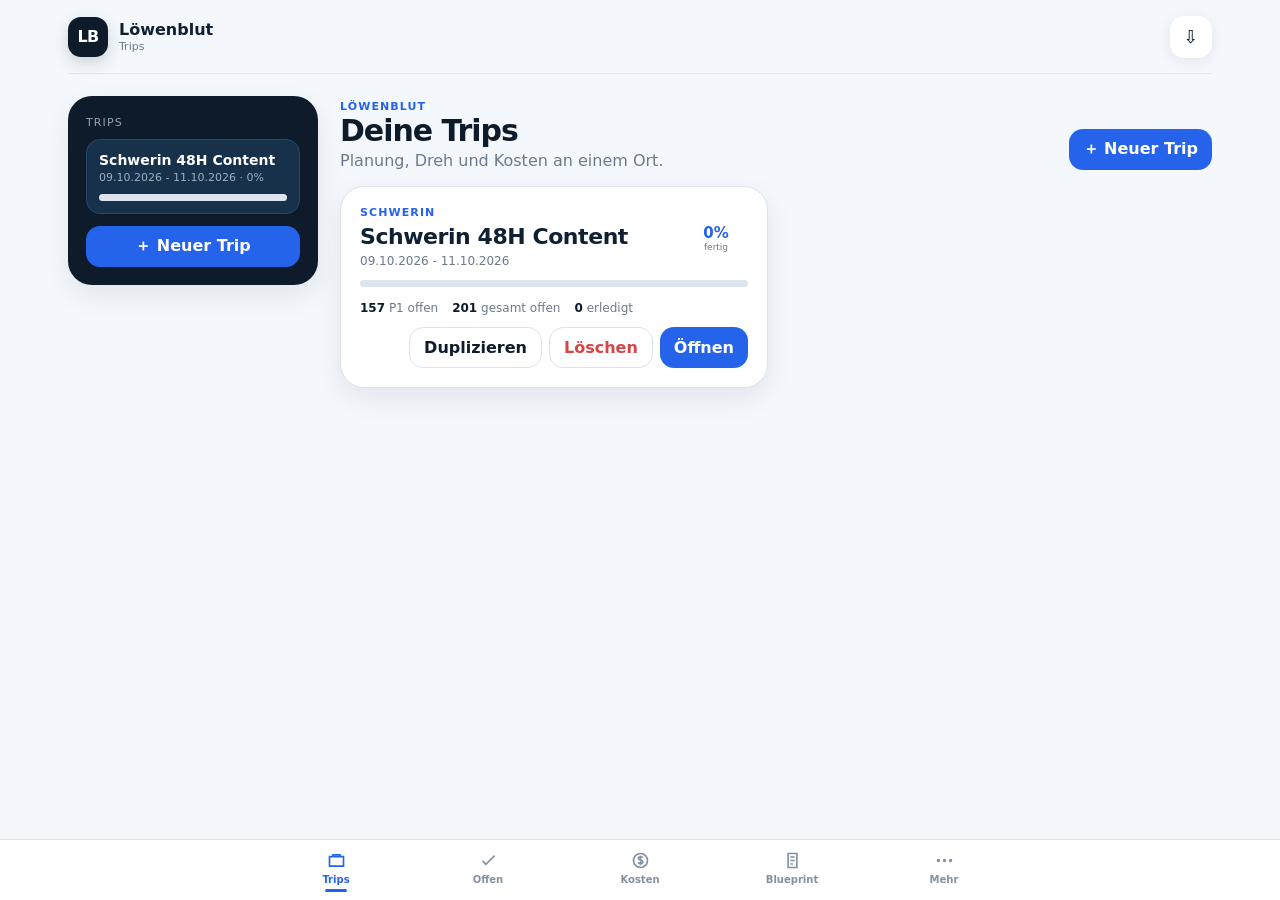
==== commit 2b148310: "Bump redesigned app to v5.1" ====
--- a/index.html
+++ b/index.html
@@ -5,14 +5,14 @@
 <meta name="viewport" content="width=device-width,initial-scale=1,viewport-fit=cover">
 <meta name="theme-color" content="#0d1b2a">
 <title>Löwenblut Blueprint</title>
-<link rel="manifest" href="manifest.webmanifest?v=5.0">
+<link rel="manifest" href="manifest.webmanifest?v=5.1">
 <link rel="icon" href="icon.svg" type="image/svg+xml">
-<link rel="stylesheet" href="styles.css?v=5.0">
+<link rel="stylesheet" href="styles.css?v=5.1">
 </head>
 <body>
 <div class="app">
   <header class="topbar">
-    <div class="brand"><div class="logo">LB</div><div><h1>Löwenblut</h1><small id="crumb">Trips · v5.0</small></div></div>
+    <div class="brand"><div class="logo">LB</div><div><h1>Löwenblut</h1><small id="crumb">Trips · v5.1</small></div></div>
     <div class="top-actions" id="topActions"></div>
   </header>
   <div class="grid">
@@ -28,7 +28,7 @@
   <button class="navbtn" data-view="more" aria-label="Mehr"><svg viewBox="0 0 24 24"><circle cx="5" cy="12" r="1"/><circle cx="12" cy="12" r="1"/><circle cx="19" cy="12" r="1"/></svg><span>Mehr</span></button>
 </div></nav>
 <dialog id="dlg"><div class="modal" id="modal"></div></dialog>
-<script src="data.js?v=5.0"></script>
-<script src="app.js?v=5.0"></script>
+<script src="data.js?v=5.1"></script>
+<script src="app.js?v=5.1"></script>
 </body>
 </html>
--- a/styles.css
+++ b/styles.css
@@ -228,3 +228,16 @@
   .topbar,.sidebar,.tabs,.shot-tools,.loc-actions,.task-controls,.bottomnav,.trip-card-actions{display:none!important}
   .grid{display:block}.app{max-width:none;padding:0}.card,.trip-card{box-shadow:none}.task{break-inside:avoid}
 }
+
+/* v5 app-shell components */
+.page-head{display:flex;align-items:flex-end;justify-content:space-between;gap:16px;margin:4px 0 16px}.page-head h2{margin:2px 0 4px;font-size:30px;line-height:1.05;color:var(--navy)}.page-head p{margin:0;color:var(--muted)}
+.btn.quiet{background:var(--surface-2);color:var(--navy)}.back-link{border:0;background:transparent;color:#a9bdd8;padding:0;margin:0 0 12px;cursor:pointer;font-weight:700}
+.progress-orb{width:64px;height:64px;border-radius:50%;background:var(--blue-soft);display:flex;flex-direction:column;align-items:center;justify-content:center;flex:0 0 auto;color:var(--blue)}.progress-orb b{font-size:15px}.progress-orb span{font-size:9px}.progress-orb.large{width:76px;height:76px;background:#1b2c47;color:#fff}.progress-orb.large span{color:#9fb4cf}
+.trip-card p{margin:2px 0 0;color:var(--muted);font-size:12px}.trip-card-actions{display:flex;justify-content:flex-end;gap:7px;margin-top:12px}
+.dashboard{display:flex;flex-direction:column;gap:12px}.metric-grid{display:grid;grid-template-columns:repeat(4,minmax(0,1fr));gap:8px}.metric-card{background:var(--surface);border-radius:17px;padding:14px;box-shadow:0 4px 14px rgba(15,23,42,.05)}.metric-card span{display:block;color:var(--muted);font-size:10px}.metric-card b{display:block;font-size:22px;margin-top:5px}.metric-card.urgent{background:#fff1f4;color:#9f2441}.metric-card.urgent span{color:#a95669}
+.section-label{font-size:10px;font-weight:900;letter-spacing:.11em;text-transform:uppercase;color:var(--muted);margin-top:5px}
+.action-grid{display:grid;grid-template-columns:repeat(2,minmax(0,1fr));gap:8px}.action-card{display:grid;grid-template-columns:auto 1fr auto;gap:10px;align-items:center;text-align:left;background:var(--surface);padding:14px;border-radius:18px;box-shadow:0 4px 14px rgba(15,23,42,.05);color:var(--text)}.action-card b,.action-card small{display:block}.action-card small{color:var(--muted);margin-top:2px}.action-icon{width:38px;height:38px;border-radius:12px;background:var(--blue-soft);color:var(--blue);display:grid;place-items:center;font-weight:900}.next-card{display:flex;align-items:center;justify-content:space-between;gap:12px;background:var(--navy);color:#fff;border-radius:20px;padding:16px}.next-card h3{margin:3px 0}.next-card p{margin:0;color:#adbed4;font-size:12px}.success-card{background:#eaf8f0;color:#197145;border-radius:18px;padding:15px;font-weight:700}.quick-row{display:flex;gap:8px;flex-wrap:wrap}
+.tabs.app-segments{display:flex;gap:5px;overflow:auto;background:var(--surface);padding:4px;border-radius:16px;box-shadow:0 4px 14px rgba(15,23,42,.05);margin-bottom:12px}.tabs.app-segments .tab{flex:0 0 auto}
+.shot-tools{display:flex;flex-direction:column;gap:9px;margin-bottom:12px}.search-wrap{display:flex;gap:7px}.search-wrap input{min-width:0;flex:1;background:var(--surface);border:1px solid var(--line);border-radius:14px;padding:11px 12px;color:var(--text);outline:none}.search-wrap input:focus{border-color:var(--blue);box-shadow:0 0 0 3px rgba(45,107,255,.1)}.search-btn{border:0;border-radius:14px;background:var(--navy);color:#fff;padding:0 14px;font-weight:800}.filter-chips{display:flex;gap:6px;overflow:auto;padding-bottom:2px}.chip{border:0;border-radius:999px;padding:8px 11px;background:var(--surface);color:var(--muted);white-space:nowrap;font-weight:700;box-shadow:0 2px 8px rgba(15,23,42,.04)}.chip.active{background:var(--blue);color:#fff}.add-location{align-self:flex-start}
+@media(max-width:720px){.metric-grid{grid-template-columns:repeat(2,minmax(0,1fr))}.page-head{align-items:flex-start}.page-head .btn{white-space:nowrap}.action-grid{grid-template-columns:1fr}.trip-card-actions{justify-content:stretch}.trip-card-actions .btn{flex:1}}
+@media(max-width:430px){.page-head{flex-direction:column}.page-head .btn{width:100%}.next-card{align-items:flex-start;flex-direction:column}.next-card .btn{width:100%}}
